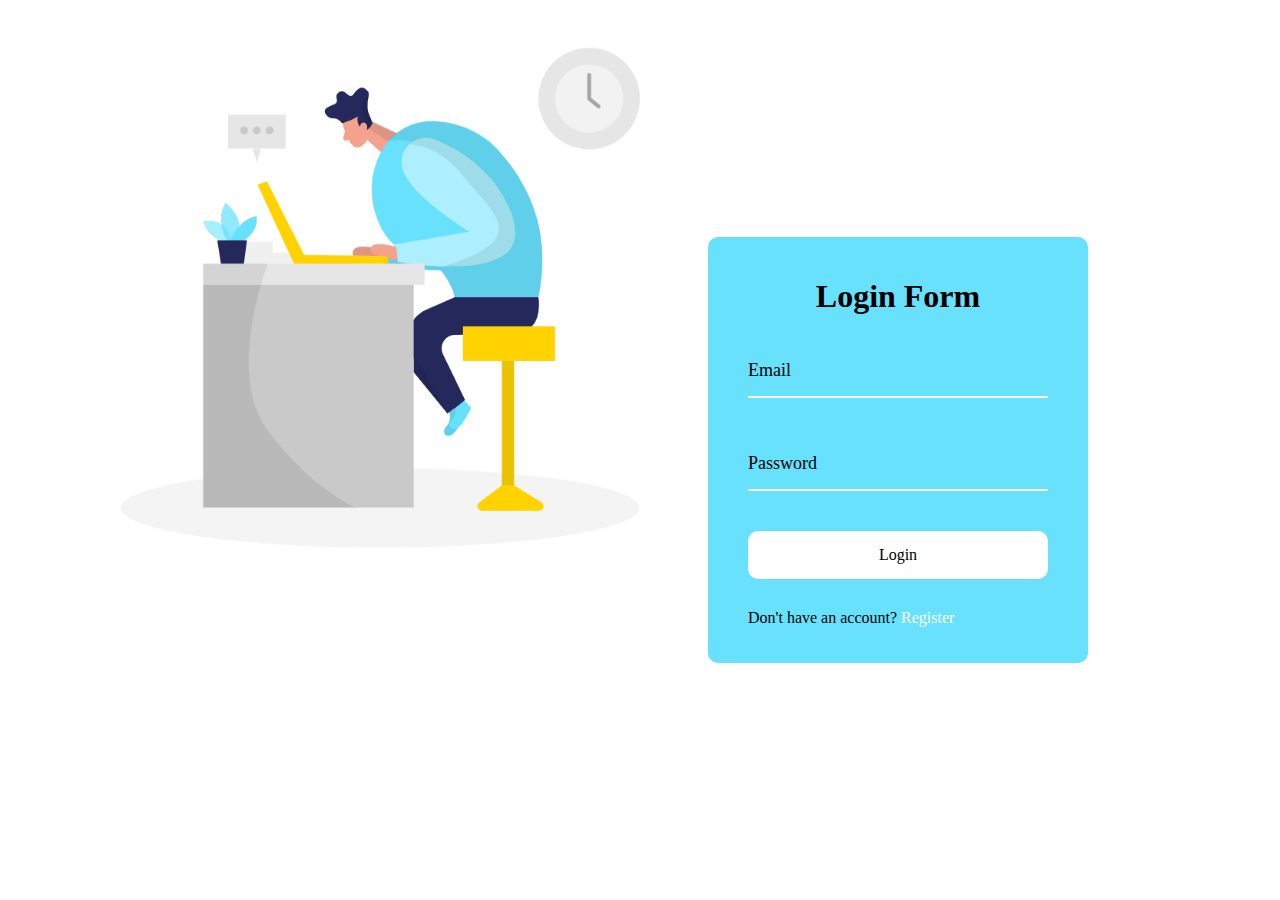
==== 2/index.html @ 013a55e1 "Second project" ====
<!DOCTYPE html>
<html lang="en">
  <head>
    <meta charset="UTF-8" />
    <meta name="viewport" content="width=device-width, initial-scale=1.0" />
    <link rel="stylesheet" href="style.css" />
    <title>Login form</title>
  </head>
  <body>
    <div class="container">
      <h1>Login Form</h1>
      <form>
        <div class="form-control">
          <input type="email" required>
          <label>Email</label>
        </div>

        <div class="form-control">
          <input type="password" required>
          <label>Password</label>
        </div>

        <button class="btn">Login</button>

        <p class="text">Don't have an account? <a href="#">Register</a> </p>
      </form>
    </div>
    <script src="script.js"></script>
  </body>
</html>
---- 2/style.css ----
* {
  box-sizing: border-box;
  font-family: serif;
}

body {
  background-image: url(./1.png);
  background-repeat: no-repeat;
  background-size: 60%;
  color: #000000;
  font-family: 'Muli', sans-serif;
  display: flex;
  flex-direction: column;
  align-items: end;
  justify-content: center;
  height: 100vh;
  overflow: hidden;
  margin: 0;
}

.container {
  background-color: #68e1fd;
  padding: 20px 40px;
  border-radius: 10px;
  margin-right: 15%;
  animation: container infinite , shodow infinite;
  animation-duration: 2s;
}

@keyframes container {
  0%{background-color: #68e1fd;}
  50%{background-color: #4bb2ca;}
  100%{background-color: #68e1fd;}
}

@keyframes shodow {
  0%{box-shadow: none;}
  50%{box-shadow: 0 0 30px gray;}
  100%{box-shadow: none;}
}

.container h1 {
  text-align: center;
  margin-bottom: 30px;
}

.container a {
  text-decoration: none;
  color: #fff;
}

.btn {
  cursor: pointer;
  display: inline-block;
  width: 100%;
  background: #fff;
  padding: 15px;
  font-family: inherit;
  font-size: 16px;
  border: 0;
  border-radius: 10px;
}

.btn:focus {
  outline: 0;
}

.btn:active {
  transform: scale(0.98);
  background-color: #000000;
  color: #fff;
}

.text {
  margin-top: 30px;
}

.form-control {
  position: relative;
  margin: 20px 0 40px;
  width: 300px;
}

.form-control input {
  background-color: transparent;
  border: 0;
  border-bottom: 2px #fff solid;
  display: block;
  width: 100%;
  padding: 15px 0;
  font-size: 18px;
  color: #fff;
}

.form-control input:focus,
.form-control input:valid {
  outline: 0;
  border-bottom-color: rgb(0, 0, 0);
}

.form-control label {
  position: absolute;
  top: 15px;
  left: 0;
  pointer-events: none;
}

.form-control label span {
  display: inline-block;
  font-size: 18px;
  min-width: 5px;
  transition: 0.3s cubic-bezier(0.68, -0.55, 0.265, 1.55);
}

.form-control input:focus + label span,
.form-control input:valid + label span {
  color: rgb(255, 255, 255);
  transform: translateY(-30px);
}
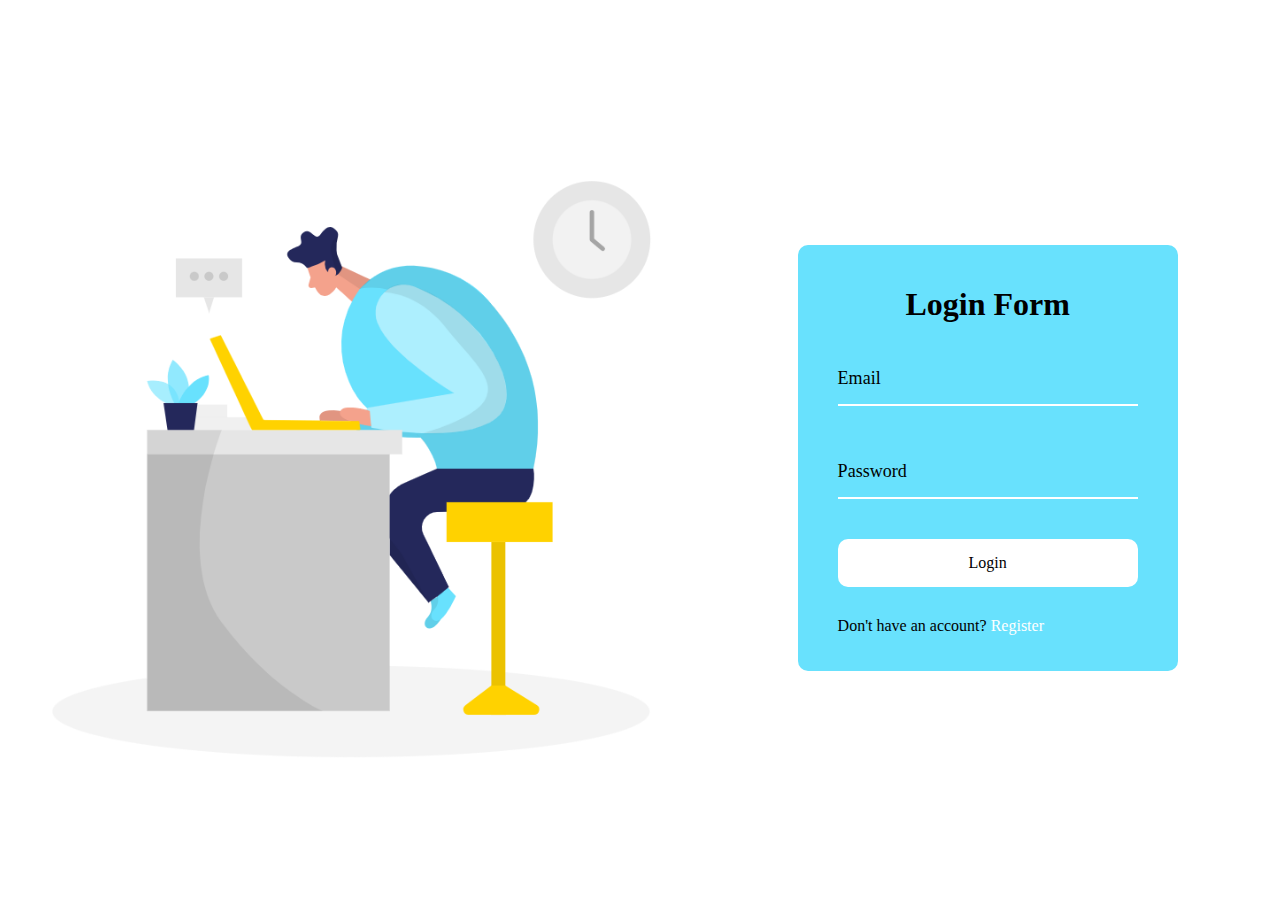
==== commit a7966257: "edit second project" ====
--- a/2/index.html
+++ b/2/index.html
@@ -7,6 +7,8 @@
     <title>Login form</title>
   </head>
   <body>
+  <div class="main">
+    <img class="img" src="./1.png" alt="photo" width="70%">
     <div class="container">
       <h1>Login Form</h1>
       <form>
@@ -25,6 +27,7 @@
         <p class="text">Don't have an account? <a href="#">Register</a> </p>
       </form>
     </div>
+  </div>
     <script src="script.js"></script>
   </body>
 </html>
--- a/2/style.css
+++ b/2/style.css
@@ -3,15 +3,13 @@
   font-family: serif;
 }
 
-body {
-  background-image: url(./1.png);
-  background-repeat: no-repeat;
-  background-size: 60%;
+.main {
+  
   color: #000000;
   font-family: 'Muli', sans-serif;
   display: flex;
-  flex-direction: column;
-  align-items: end;
+  flex-direction: row;
+  align-items: center;
   justify-content: center;
   height: 100vh;
   overflow: hidden;
@@ -117,3 +115,13 @@
   color: rgb(255, 255, 255);
   transform: translateY(-30px);
 }
+
+@media only screen and (max-width: 1233px) {
+  .img{
+    display:none
+  }
+
+  .container{
+    margin-right: 0;
+  }
+}